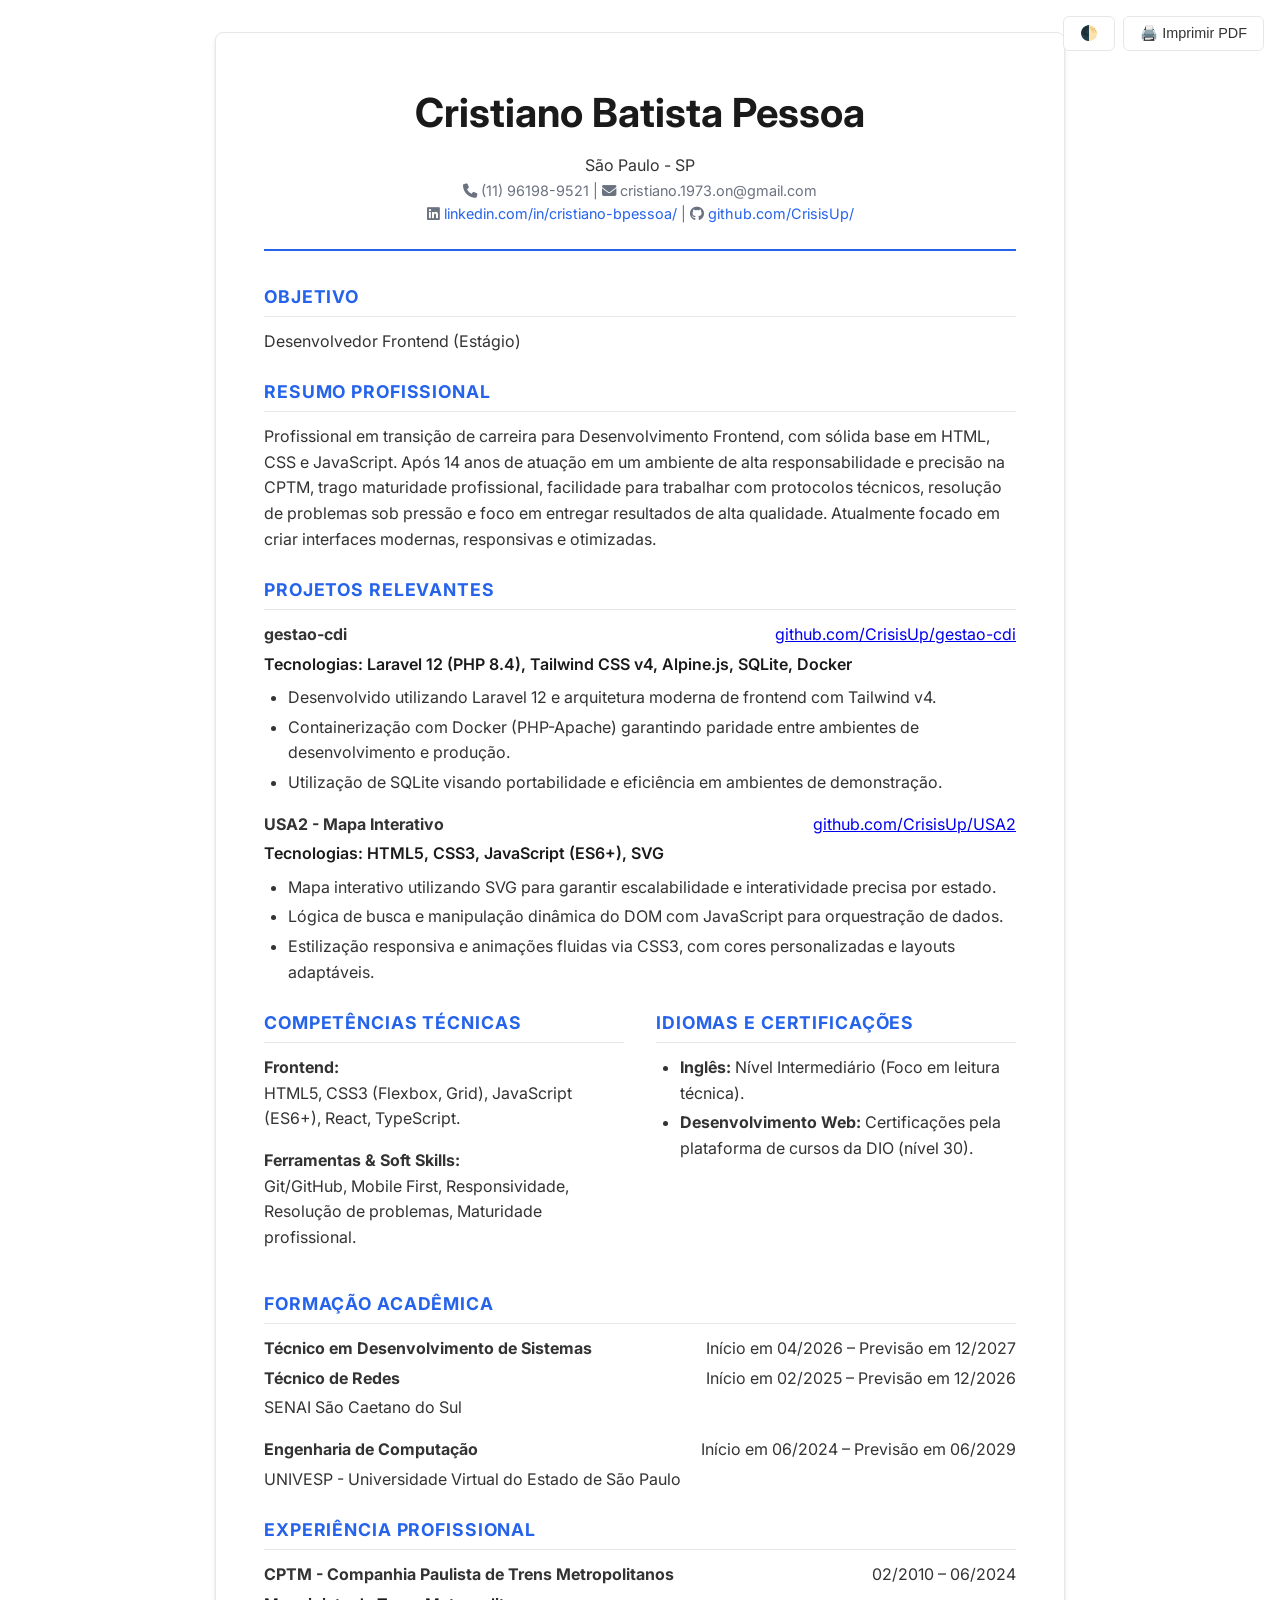
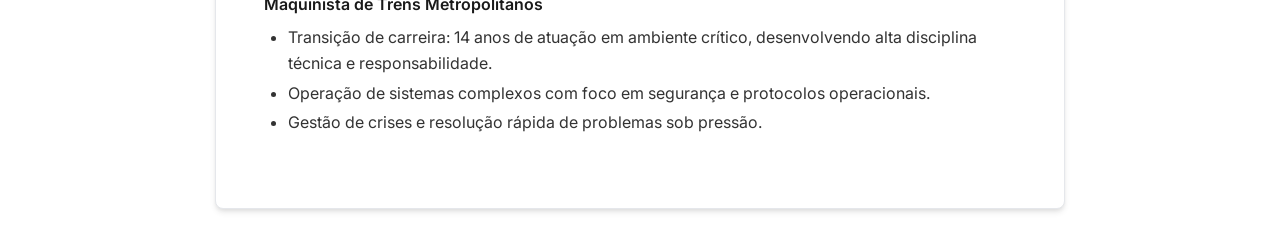
==== index.html @ 9d9b0718 "first commit" ====
<!DOCTYPE html>
<html lang="pt-BR">

<head>
    <meta charset="UTF-8">
    <meta name="viewport" content="width=device-width, initial-scale=1.0">
    <title>Currículo Profissional</title>
    <link rel="stylesheet" href="styles.css">
    <link rel="preconnect" href="https://fonts.googleapis.com">
    <link rel="preconnect" href="https://fonts.gstatic.com" crossorigin>
    <link href="https://fonts.googleapis.com/css2?family=Inter:wght@400;600;700&display=swap" rel="stylesheet">
    <link rel="stylesheet" href="https://cdnjs.cloudflare.com/ajax/libs/font-awesome/6.5.1/css/all.min.css">
</head>

<body>
    <div class="controls no-print">
        <button id="theme-toggle" title="Alternar Tema">🌓</button>
        <button id="print-btn" title="Imprimir PDF">🖨️ Imprimir PDF</button>
    </div>

    <main class="resume-container">
        <header>
            <h1 id="name">Cristiano Batista Pessoa</h1>
            <p id="location">São Paulo - SP</p>
            <div class="contact-info">
                <span><i class="fa-solid fa-phone"></i> (11) 96198-9521</span> |
                <span><i class="fa-solid fa-envelope"></i> cristiano.1973.on@gmail.com</span><br>
                <span><i class="fa-brands fa-linkedin"></i> <a href="https://www.linkedin.com/in/cristiano-bpessoa/"
                        target="_blank">linkedin.com/in/cristiano-bpessoa/</a></span> |
                <span><i class="fa-brands fa-github"></i> <a href="https://github.com/CrisisUp/"
                        target="_blank">github.com/CrisisUp/</a></span>
            </div>
        </header>

        <section id="objective">
            <h2>Objetivo</h2>
            <p>Desenvolvedor Frontend (Estágio)</p>
        </section>

        <section id="summary">
            <h2>Resumo Profissional</h2>
            <p>Profissional em transição de carreira para Desenvolvimento Frontend, com sólida base em HTML, CSS e
                JavaScript. Após 14 anos de atuação em um ambiente de alta responsabilidade e precisão na CPTM, trago
                maturidade profissional, facilidade para trabalhar com protocolos técnicos, resolução de problemas sob
                pressão e foco em entregar resultados de alta qualidade. Atualmente focado em criar interfaces modernas,
                responsivas e otimizadas.</p>
        </section>

        <section id="projects">
            <h2>Projetos Relevantes</h2>
            <div class="experience-item">
                <div class="exp-header">
                    <strong>gestao-cdi</strong>
                    <span><a href="https://github.com/CrisisUp/gestao-cdi"
                            target="_blank">github.com/CrisisUp/gestao-cdi</a></span>
                </div>
                <p class="role">Tecnologias: Laravel 12 (PHP 8.4), Tailwind CSS v4, Alpine.js, SQLite, Docker</p>
                <ul>
                    <li>Desenvolvido utilizando Laravel 12 e arquitetura moderna de frontend com Tailwind v4.</li>
                    <li>Containerização com Docker (PHP-Apache) garantindo paridade entre ambientes de
                        desenvolvimento e produção.</li>
                    <li>Utilização de SQLite visando portabilidade e eficiência em ambientes de demonstração.</li>
                </ul>
            </div>

            <div class="experience-item">
                <div class="exp-header">
                    <strong>USA2 - Mapa Interativo</strong>
                    <span><a href="https://github.com/CrisisUp/USA2" target="_blank">github.com/CrisisUp/USA2</a></span>
                </div>
                <p class="role">Tecnologias: HTML5, CSS3, JavaScript (ES6+), SVG</p>
                <ul>
                    <li>Mapa interativo utilizando SVG para garantir escalabilidade e interatividade
                        precisa por estado.</li>
                    <li>Lógica de busca e manipulação dinâmica do DOM com JavaScript para orquestração
                        de dados.</li>
                    <li>Estilização responsiva e animações fluidas via CSS3, com cores personalizadas e layouts
                        adaptáveis.</li>
                </ul>
            </div>
        </section>

        <div class="grid-columns">
            <section id="skills">
                <h2>Competências Técnicas</h2>
                <div class="skills-grid">
                    <div>
                        <strong>Frontend:</strong>
                        <p>HTML5, CSS3 (Flexbox, Grid), JavaScript (ES6+), React, TypeScript.</p>
                    </div>
                    <div>
                        <strong>Ferramentas & Soft Skills:</strong>
                        <p>Git/GitHub, Mobile First, Responsividade, Resolução de problemas, Maturidade profissional.
                        </p>
                    </div>
                </div>
            </section>

            <section id="certifications">
                <h2>Idiomas e Certificações</h2>
                <ul>
                    <li><strong>Inglês:</strong> Nível Intermediário (Foco em leitura técnica).</li>
                    <li><strong>Desenvolvimento Web:</strong> Certificações pela plataforma de cursos da DIO (nível 30).
                    </li>
                </ul>
            </section>
        </div>

        <section id="education">
            <h2>Formação Acadêmica</h2>
            <div class="education-item">
                <div class="edu-header">
                    <strong>Técnico em Desenvolvimento de Sistemas</strong>
                    <span>Início em 04/2026 – Previsão em 12/2027</span>
                </div>
                <div class="edu-header">
                    <strong>Técnico de Redes</strong>
                    <span>Início em 02/2025 – Previsão em 12/2026</span>
                </div>
                <p>SENAI São Caetano do Sul</p>
            </div>

            <div class="education-item">
                <div class="edu-header">
                    <strong>Engenharia de Computação</strong>
                    <span>Início em 06/2024 – Previsão em 06/2029</span>
                </div>
                <p>UNIVESP - Universidade Virtual do Estado de São Paulo</p>
            </div>
        </section>

        <section id="experience">
            <h2>Experiência Profissional</h2>
            <div class="experience-item">
                <div class="exp-header">
                    <strong>CPTM - Companhia Paulista de Trens Metropolitanos</strong>
                    <span>02/2010 – 06/2024</span>
                </div>
                <p class="role">Maquinista de Trens Metropolitanos</p>
                <ul>
                    <li>Transição de carreira: 14 anos de atuação em ambiente crítico, desenvolvendo alta disciplina
                        técnica e responsabilidade.</li>
                    <li>Operação de sistemas complexos com foco em segurança e protocolos operacionais.</li>
                    <li>Gestão de crises e resolução rápida de problemas sob pressão.</li>
                </ul>
            </div>
        </section>
    </main>

    <script src="script.js"></script>
</body>

</html>
---- styles.css ----
:root {
    --bg-color: #ffffff;
    --text-color: #333333;
    --heading-color: #1a1a1a;
    --accent-color: #2563eb;
    --border-color: #e5e7eb;
    --secondary-text: #6b7280;
    --container-width: 850px;
}

[data-theme="dark"] {
    --bg-color: #111827;
    --text-color: #e5e7eb;
    --heading-color: #f9fafb;
    --accent-color: #60a5fa;
    --border-color: #374151;
    --secondary-text: #9ca3af;
}

* {
    margin: 0;
    padding: 0;
    box-sizing: border-box;
}

body {
    font-family: 'Inter', -apple-system, BlinkMacSystemFont, "Segoe UI", Roboto, sans-serif;
    background-color: var(--bg-color);
    color: var(--text-color);
    line-height: 1.6;
    transition: background-color 0.3s, color 0.3s;
}

.resume-container {
    max-width: var(--container-width);
    margin: 2rem auto;
    padding: 3rem;
    background: var(--bg-color);
    box-shadow: 0 4px 6px -1px rgba(0, 0, 0, 0.1), 0 2px 4px -1px rgba(0, 0, 0, 0.06);
    border-radius: 8px;
    border: 1px solid var(--border-color);
}

header {
    text-align: center;
    border-bottom: 2px solid var(--accent-color);
    padding-bottom: 1.5rem;
    margin-bottom: 2rem;
}

header h1 {
    font-size: 2.5rem;
    color: var(--heading-color);
    margin-bottom: 0.5rem;
}

.contact-info {
    font-size: 0.9rem;
    color: var(--secondary-text);
}

.contact-info a {
    color: var(--accent-color);
    text-decoration: none;
}

.contact-info a:hover {
    text-decoration: underline;
}

section {
    margin-bottom: 1.5rem;
}

h2 {
    font-size: 1.1rem;
    color: var(--accent-color);
    text-transform: uppercase;
    letter-spacing: 0.05em;
    border-bottom: 1px solid var(--border-color);
    padding-bottom: 0.3rem;
    margin-bottom: 0.75rem;
}

.experience-item, .education-item {
    margin-bottom: 1rem;
}

.exp-header, .edu-header {
    display: flex;
    justify-content: space-between;
    align-items: baseline;
    margin-bottom: 0.25rem;
}

.role {
    font-weight: 600;
    color: var(--heading-color);
    margin-bottom: 0.5rem;
}

ul {
    list-style-type: disc;
    margin-left: 1.5rem;
}

li {
    margin-bottom: 0.25rem;
}

.grid-columns {
    display: grid;
    grid-template-columns: 1fr 1fr;
    gap: 2rem;
}

.skills-grid div {
    margin-bottom: 1rem;
}

/* Controls */
.controls {
    position: fixed;
    top: 1rem;
    right: 1rem;
    display: flex;
    gap: 0.5rem;
    z-index: 100;
}

button {
    padding: 0.5rem 1rem;
    border: 1px solid var(--border-color);
    background: var(--bg-color);
    color: var(--text-color);
    border-radius: 6px;
    cursor: pointer;
    font-size: 0.9rem;
    display: flex;
    align-items: center;
    gap: 0.5rem;
    transition: all 0.2s;
}

button:hover {
    background: var(--border-color);
}

/* Print Optimization */
@media print {
    @page {
        margin: 0.6cm 0.6cm;
    }

    .no-print {
        display: none !important;
    }

    body {
        background: white !important;
        color: black !important;
        font-size: 9.3pt;
        line-height: 1.25;
    }

    .resume-container {
        margin: 0;
        padding: 0;
        box-shadow: none;
        border: none;
        max-width: 100%;
        width: 100%;
    }

    header {
        padding-bottom: 0.4rem;
        margin-bottom: 0.6rem;
        border-bottom-width: 1.2pt;
    }

    header h1 {
        font-size: 15pt;
        margin-bottom: 0.2rem;
    }

    .contact-info {
        font-size: 8pt;
    }

    section {
        margin-bottom: 0.75rem;
    }

    h2 {
        font-size: 10pt;
        padding-bottom: 0.15rem;
        margin-bottom: 0.35rem;
        border-bottom-width: 1pt;
        color: #1a1a1a;
    }

    .experience-item, .education-item {
        margin-bottom: 0.4rem;
    }

    .role {
        margin-bottom: 0.1rem;
        font-size: 9.3pt;
    }

    ul {
        margin-left: 1rem;
    }

    li {
        margin-bottom: 0.02rem;
    }

    .grid-columns {
        gap: 0.75rem;
    }

    .skills-grid div {
        margin-bottom: 0.3rem;
    }

    .contact-info a {
        color: black;
        text-decoration: none;
    }
}

/* Responsive */
@media (max-width: 768px) {
    .resume-container {
        margin: 1rem;
        padding: 1.5rem;
    }

    .exp-header, .edu-header {
        flex-direction: column;
    }

    .grid-columns {
        grid-template-columns: 1fr;
    }

    header h1 {
        font-size: 1.8rem;
    }
}
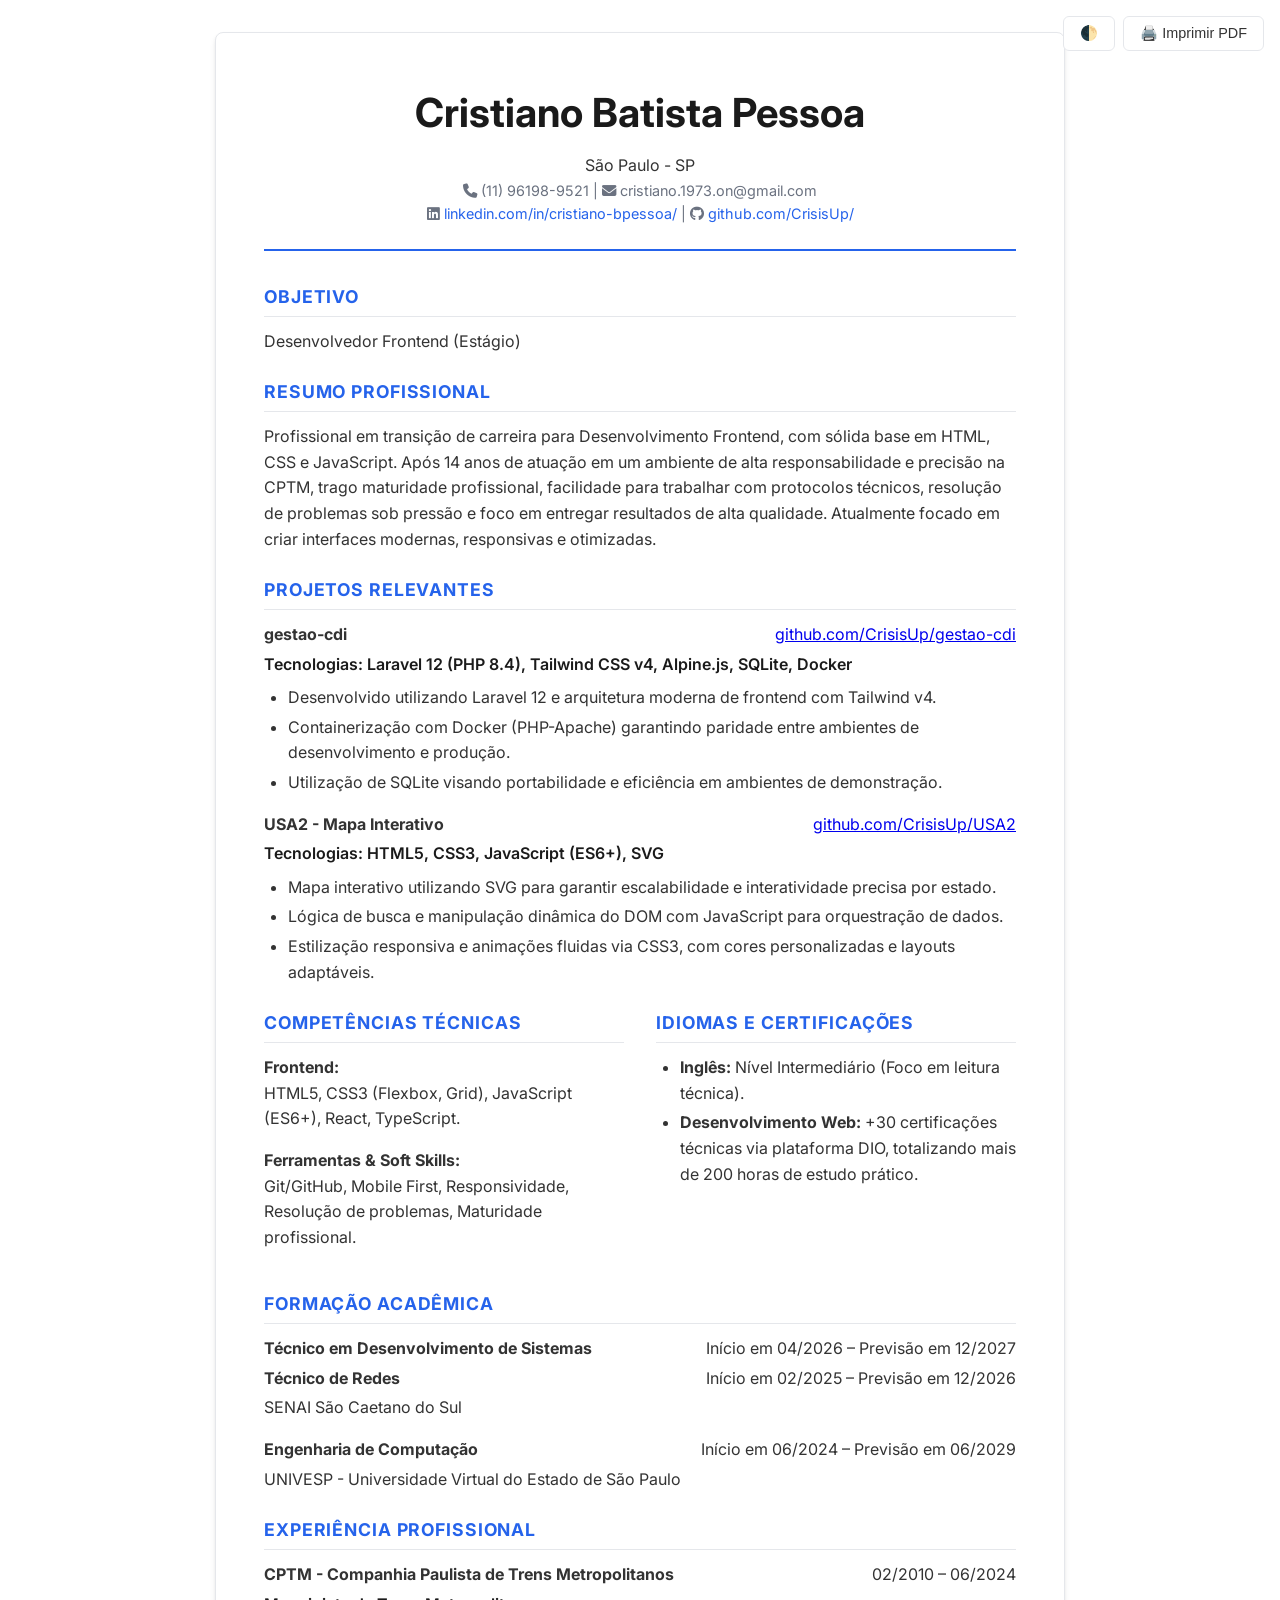
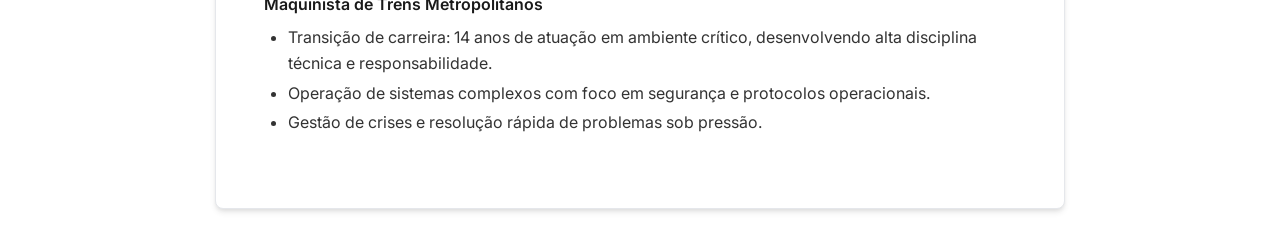
==== commit fcc1e0af: "second commit" ====
--- a/index.html
+++ b/index.html
@@ -4,7 +4,10 @@
 <head>
     <meta charset="UTF-8">
     <meta name="viewport" content="width=device-width, initial-scale=1.0">
-    <title>Currículo Profissional</title>
+    <meta name="description" content="Currículo Profissional de Cristiano Batista Pessoa - Desenvolvedor Frontend em transição de carreira.">
+    <meta name="keywords" content="Frontend, Desenvolvedor, HTML, CSS, JavaScript, React, TypeScript, CPTM, Transição de Carreira">
+    <meta name="author" content="Cristiano Batista Pessoa">
+    <title>Cristiano Pessoa | Desenvolvedor Frontend</title>
     <link rel="stylesheet" href="styles.css">
     <link rel="preconnect" href="https://fonts.googleapis.com">
     <link rel="preconnect" href="https://fonts.gstatic.com" crossorigin>
@@ -100,8 +103,7 @@
                 <h2>Idiomas e Certificações</h2>
                 <ul>
                     <li><strong>Inglês:</strong> Nível Intermediário (Foco em leitura técnica).</li>
-                    <li><strong>Desenvolvimento Web:</strong> Certificações pela plataforma de cursos da DIO (nível 30).
-                    </li>
+                    <li><strong>Desenvolvimento Web:</strong> +30 certificações técnicas via plataforma DIO, totalizando mais de 200 horas de estudo prático.</li>
                 </ul>
             </section>
         </div>
--- a/styles.css
+++ b/styles.css
@@ -149,7 +149,7 @@
 /* Print Optimization */
 @media print {
     @page {
-        margin: 0.6cm 0.6cm;
+        margin: 0.5cm 0.5cm;
     }
 
     .no-print {
@@ -159,8 +159,8 @@
     body {
         background: white !important;
         color: black !important;
-        font-size: 9.3pt;
-        line-height: 1.25;
+        font-size: 9pt;
+        line-height: 1.2;
     }
 
     .resume-container {
@@ -173,14 +173,14 @@
     }
 
     header {
-        padding-bottom: 0.4rem;
-        margin-bottom: 0.6rem;
-        border-bottom-width: 1.2pt;
+        padding-bottom: 0.3rem;
+        margin-bottom: 0.5rem;
+        border-bottom-width: 1pt;
     }
 
     header h1 {
-        font-size: 15pt;
-        margin-bottom: 0.2rem;
+        font-size: 14pt;
+        margin-bottom: 0.1rem;
     }
 
     .contact-info {
@@ -188,40 +188,40 @@
     }
 
     section {
-        margin-bottom: 0.75rem;
+        margin-bottom: 0.5rem;
     }
 
     h2 {
-        font-size: 10pt;
-        padding-bottom: 0.15rem;
-        margin-bottom: 0.35rem;
-        border-bottom-width: 1pt;
+        font-size: 9.5pt;
+        padding-bottom: 0.1rem;
+        margin-bottom: 0.25rem;
+        border-bottom-width: 0.8pt;
         color: #1a1a1a;
     }
 
     .experience-item, .education-item {
-        margin-bottom: 0.4rem;
+        margin-bottom: 0.3rem;
     }
 
     .role {
-        margin-bottom: 0.1rem;
-        font-size: 9.3pt;
+        margin-bottom: 0.05rem;
+        font-size: 9pt;
     }
 
     ul {
-        margin-left: 1rem;
+        margin-left: 0.8rem;
     }
 
     li {
-        margin-bottom: 0.02rem;
+        margin-bottom: 0.01rem;
     }
 
     .grid-columns {
-        gap: 0.75rem;
+        gap: 0.5rem;
     }
 
     .skills-grid div {
-        margin-bottom: 0.3rem;
+        margin-bottom: 0.2rem;
     }
 
     .contact-info a {
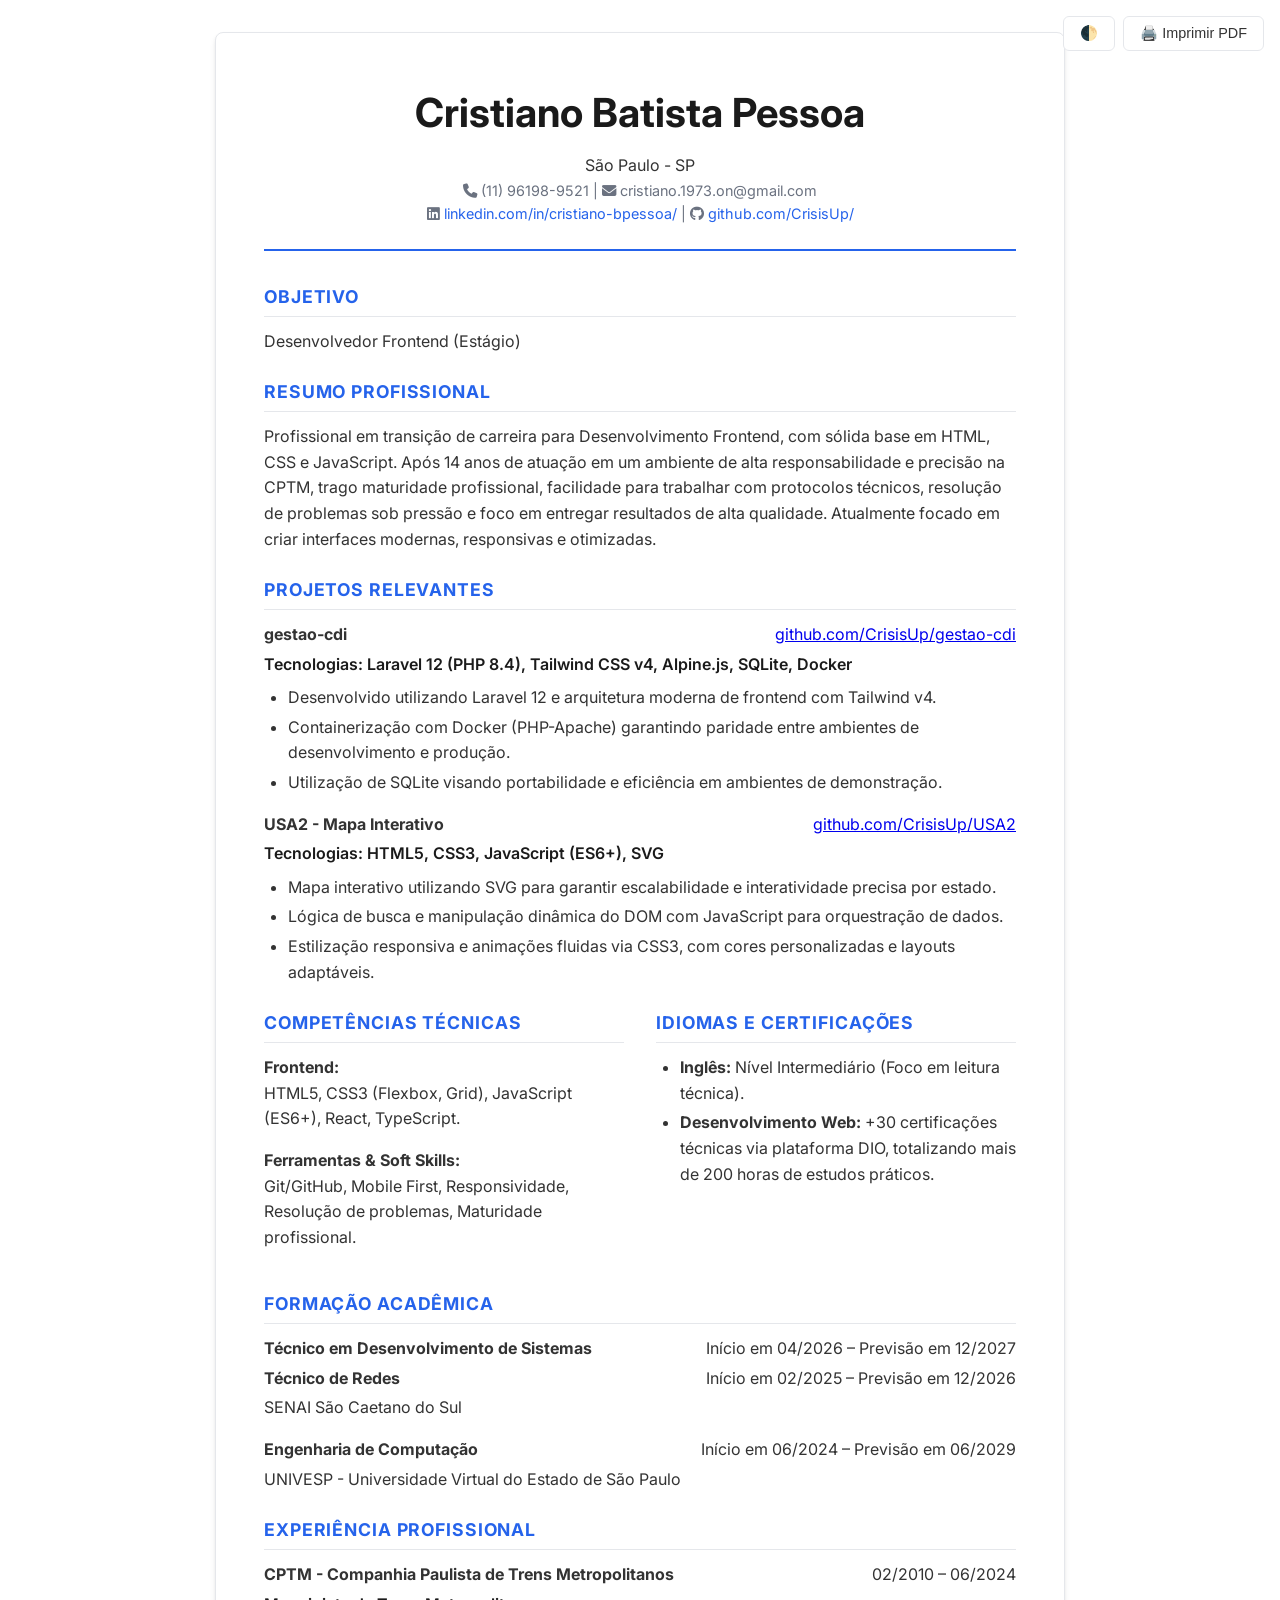
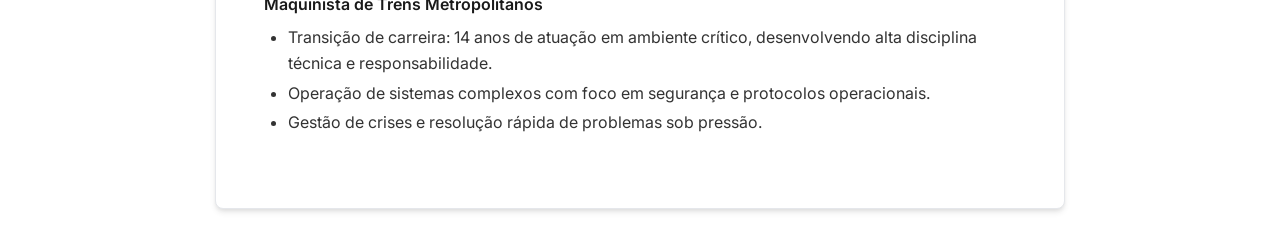
==== commit 67d23a9e: "second commit" ====
--- a/index.html
+++ b/index.html
@@ -4,8 +4,10 @@
 <head>
     <meta charset="UTF-8">
     <meta name="viewport" content="width=device-width, initial-scale=1.0">
-    <meta name="description" content="Currículo Profissional de Cristiano Batista Pessoa - Desenvolvedor Frontend em transição de carreira.">
-    <meta name="keywords" content="Frontend, Desenvolvedor, HTML, CSS, JavaScript, React, TypeScript, CPTM, Transição de Carreira">
+    <meta name="description"
+        content="Currículo Profissional de Cristiano Batista Pessoa - Desenvolvedor Frontend em transição de carreira.">
+    <meta name="keywords"
+        content="Frontend, Desenvolvedor, HTML, CSS, JavaScript, React, TypeScript, CPTM, Transição de Carreira">
     <meta name="author" content="Cristiano Batista Pessoa">
     <title>Cristiano Pessoa | Desenvolvedor Frontend</title>
     <link rel="stylesheet" href="styles.css">
@@ -103,7 +105,8 @@
                 <h2>Idiomas e Certificações</h2>
                 <ul>
                     <li><strong>Inglês:</strong> Nível Intermediário (Foco em leitura técnica).</li>
-                    <li><strong>Desenvolvimento Web:</strong> +30 certificações técnicas via plataforma DIO, totalizando mais de 200 horas de estudo prático.</li>
+                    <li><strong>Desenvolvimento Web:</strong> +30 certificações técnicas via plataforma DIO, totalizando
+                        mais de 200 horas de estudos práticos.</li>
                 </ul>
             </section>
         </div>
